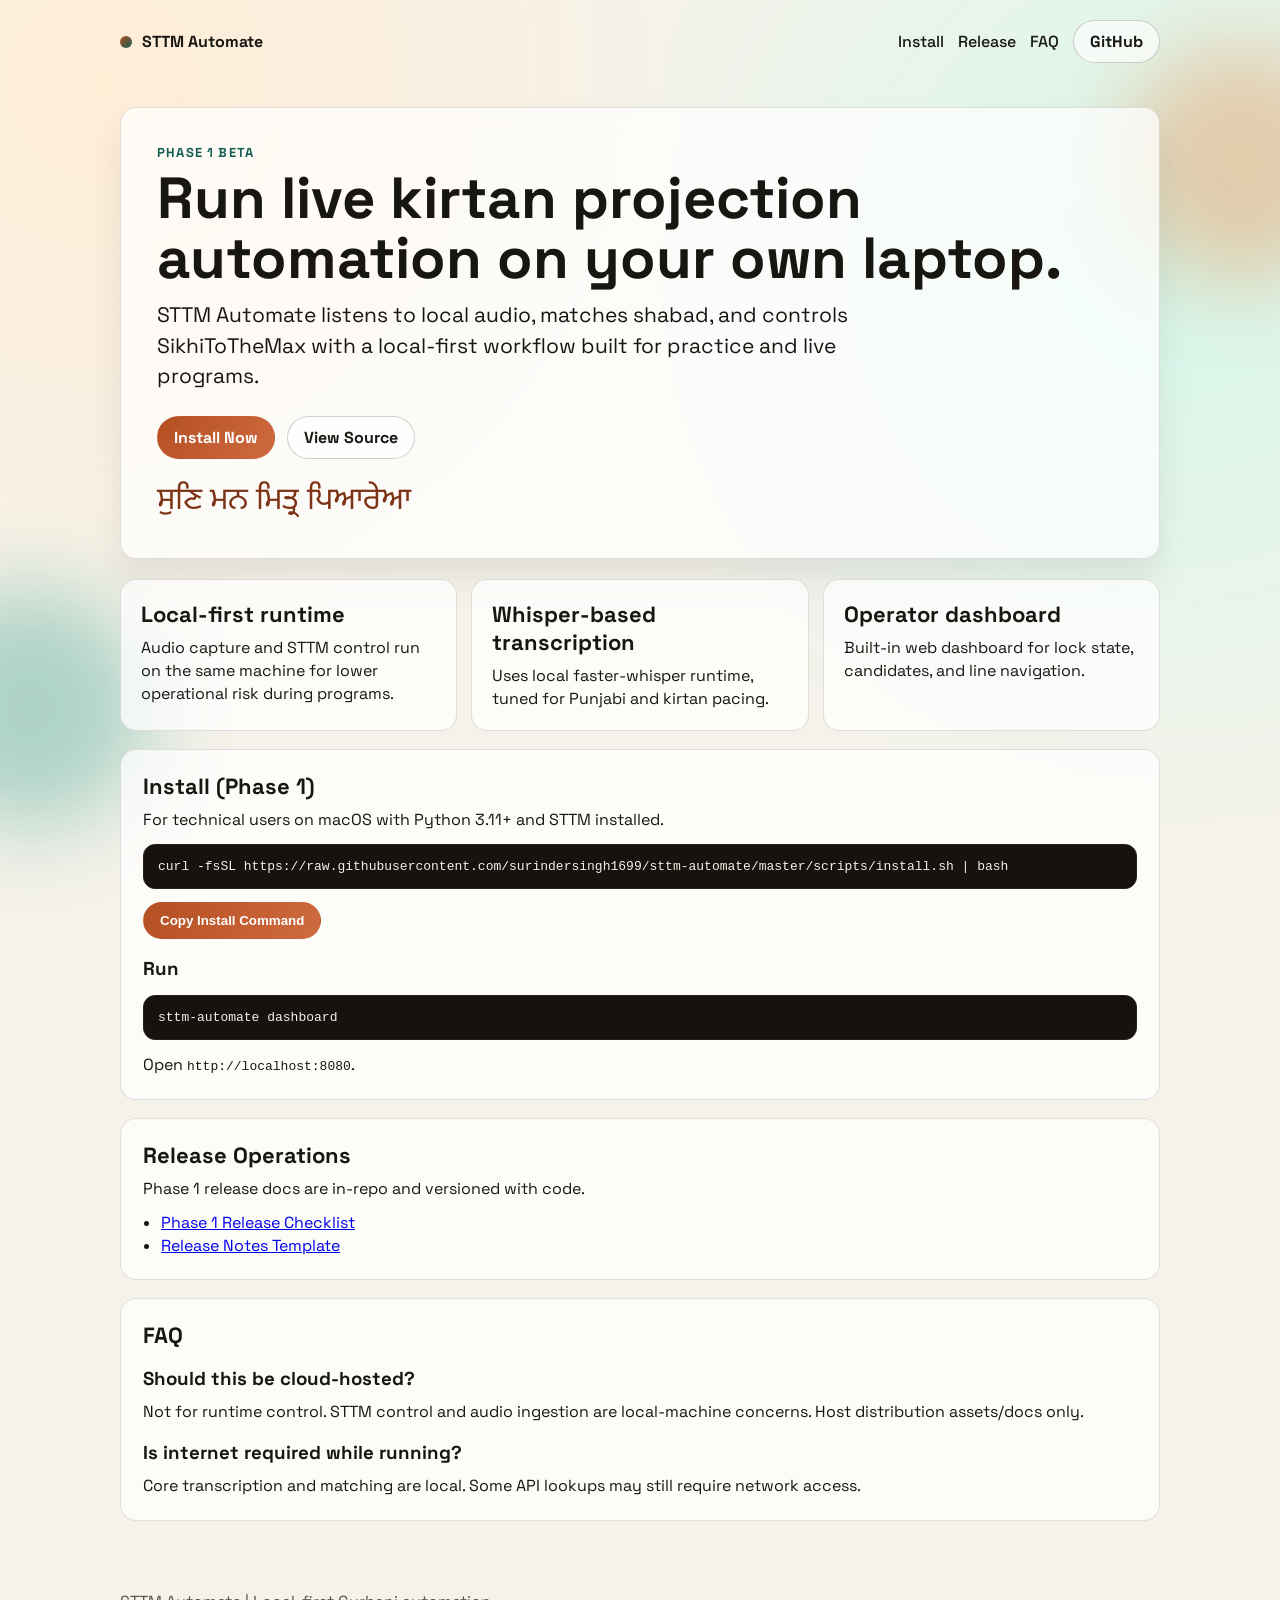
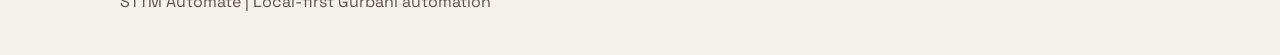
==== landing/index.html @ 02e0f860 "docs: add phase-1 release kit and vercel landing page" ====
<!doctype html>
<html lang="en">
<head>
  <meta charset="utf-8">
  <meta name="viewport" content="width=device-width, initial-scale=1">
  <title>STTM Automate | Local-First Gurbani Projection</title>
  <meta name="description" content="Local-first automation for SikhiToTheMax: detect live kirtan shabad and drive projection with minimal operator load.">
  <link rel="preconnect" href="https://fonts.googleapis.com">
  <link rel="preconnect" href="https://fonts.gstatic.com" crossorigin>
  <link href="https://fonts.googleapis.com/css2?family=Space+Grotesk:wght@400;500;700&family=Noto+Sans+Gurmukhi:wght@500;700&display=swap" rel="stylesheet">
  <link rel="stylesheet" href="./styles.css">
</head>
<body>
  <div class="bg-orb orb-a"></div>
  <div class="bg-orb orb-b"></div>

  <header class="topbar">
    <div class="brand">
      <span class="dot"></span>
      <strong>STTM Automate</strong>
    </div>
    <nav>
      <a href="#install">Install</a>
      <a href="#release">Release</a>
      <a href="#faq">FAQ</a>
      <a class="btn-link" href="https://github.com/surindersingh1699/sttm-automate" target="_blank" rel="noreferrer">GitHub</a>
    </nav>
  </header>

  <main>
    <section class="hero">
      <p class="eyebrow">Phase 1 Beta</p>
      <h1>Run live kirtan projection automation on your own laptop.</h1>
      <p class="lead">STTM Automate listens to local audio, matches shabad, and controls SikhiToTheMax with a local-first workflow built for practice and live programs.</p>
      <div class="hero-actions">
        <a class="btn btn-primary" href="#install">Install Now</a>
        <a class="btn btn-ghost" href="https://github.com/surindersingh1699/sttm-automate" target="_blank" rel="noreferrer">View Source</a>
      </div>
      <div class="gurmukhi">ਸੁਣਿ ਮਨ ਮਿਤ੍ਰ ਪਿਆਰੇਆ</div>
    </section>

    <section class="grid features">
      <article>
        <h2>Local-first runtime</h2>
        <p>Audio capture and STTM control run on the same machine for lower operational risk during programs.</p>
      </article>
      <article>
        <h2>Whisper-based transcription</h2>
        <p>Uses local faster-whisper runtime, tuned for Punjabi and kirtan pacing.</p>
      </article>
      <article>
        <h2>Operator dashboard</h2>
        <p>Built-in web dashboard for lock state, candidates, and line navigation.</p>
      </article>
    </section>

    <section id="install" class="panel">
      <h2>Install (Phase 1)</h2>
      <p>For technical users on macOS with Python 3.11+ and STTM installed.</p>
      <pre><code id="install-cmd">curl -fsSL https://raw.githubusercontent.com/surindersingh1699/sttm-automate/master/scripts/install.sh | bash</code></pre>
      <button id="copy-btn" class="btn btn-primary" type="button">Copy Install Command</button>
      <h3>Run</h3>
      <pre><code>sttm-automate dashboard</code></pre>
      <p>Open <code>http://localhost:8080</code>.</p>
    </section>

    <section id="release" class="panel">
      <h2>Release Operations</h2>
      <p>Phase 1 release docs are in-repo and versioned with code.</p>
      <ul>
        <li><a href="https://github.com/surindersingh1699/sttm-automate/blob/master/docs/phase-1-release-checklist.md" target="_blank" rel="noreferrer">Phase 1 Release Checklist</a></li>
        <li><a href="https://github.com/surindersingh1699/sttm-automate/blob/master/docs/phase-1-release-notes-template.md" target="_blank" rel="noreferrer">Release Notes Template</a></li>
      </ul>
    </section>

    <section id="faq" class="panel">
      <h2>FAQ</h2>
      <h3>Should this be cloud-hosted?</h3>
      <p>Not for runtime control. STTM control and audio ingestion are local-machine concerns. Host distribution assets/docs only.</p>
      <h3>Is internet required while running?</h3>
      <p>Core transcription and matching are local. Some API lookups may still require network access.</p>
    </section>
  </main>

  <footer>
    <p>STTM Automate | Local-first Gurbani automation</p>
  </footer>

  <script>
    const button = document.getElementById('copy-btn');
    const installCmd = document.getElementById('install-cmd').textContent;
    button.addEventListener('click', async () => {
      try {
        await navigator.clipboard.writeText(installCmd);
        button.textContent = 'Copied';
        setTimeout(() => button.textContent = 'Copy Install Command', 1500);
      } catch {
        button.textContent = 'Copy failed';
      }
    });
  </script>
</body>
</html>
---- landing/styles.css ----
:root {
  --bg: #f5f2ea;
  --ink: #181613;
  --accent: #b44f22;
  --accent-2: #145f52;
  --panel: rgba(255, 255, 255, 0.72);
  --panel-border: rgba(24, 22, 19, 0.12);
  --radius: 16px;
}

* {
  box-sizing: border-box;
}

html, body {
  margin: 0;
  padding: 0;
  background: radial-gradient(circle at 8% 5%, #ffedd6 0, rgba(255, 237, 214, 0) 30%),
              radial-gradient(circle at 92% 16%, #d6f7ea 0, rgba(214, 247, 234, 0) 32%),
              var(--bg);
  color: var(--ink);
  font-family: "Space Grotesk", "Avenir Next", sans-serif;
}

.bg-orb {
  position: fixed;
  z-index: 0;
  width: 240px;
  height: 240px;
  border-radius: 999px;
  filter: blur(42px);
  opacity: 0.35;
  pointer-events: none;
}

.orb-a {
  background: #ec7f3a;
  top: 5vh;
  right: -80px;
}

.orb-b {
  background: #2b9a88;
  bottom: 8vh;
  left: -90px;
}

.topbar,
main,
footer {
  position: relative;
  z-index: 1;
}

.topbar {
  max-width: 1080px;
  margin: 0 auto;
  padding: 20px;
  display: flex;
  justify-content: space-between;
  align-items: center;
}

.brand {
  display: flex;
  gap: 10px;
  align-items: center;
}

.dot {
  width: 12px;
  height: 12px;
  border-radius: 999px;
  background: linear-gradient(135deg, var(--accent), var(--accent-2));
}

nav {
  display: flex;
  gap: 14px;
  align-items: center;
}

nav a {
  text-decoration: none;
  color: var(--ink);
  font-weight: 500;
}

main {
  max-width: 1080px;
  margin: 0 auto;
  padding: 24px 20px 54px;
}

.hero {
  background: var(--panel);
  border: 1px solid var(--panel-border);
  border-radius: var(--radius);
  backdrop-filter: blur(10px);
  padding: 36px;
  box-shadow: 0 20px 35px rgba(0, 0, 0, 0.08);
  animation: rise 480ms ease-out;
}

.eyebrow {
  margin: 0;
  font-size: 13px;
  letter-spacing: 0.09em;
  text-transform: uppercase;
  color: var(--accent-2);
  font-weight: 700;
}

h1 {
  margin: 8px 0 12px;
  font-size: clamp(32px, 5vw, 58px);
  line-height: 1.03;
}

.lead {
  max-width: 780px;
  margin: 0;
  font-size: clamp(16px, 2.4vw, 21px);
  line-height: 1.45;
}

.hero-actions {
  margin-top: 24px;
  display: flex;
  gap: 12px;
  flex-wrap: wrap;
}

.gurmukhi {
  margin-top: 22px;
  font-family: "Noto Sans Gurmukhi", sans-serif;
  font-size: clamp(20px, 3vw, 31px);
  color: #7d3315;
}

.grid {
  margin-top: 20px;
  display: grid;
  gap: 14px;
  grid-template-columns: repeat(3, minmax(0, 1fr));
}

.features article,
.panel {
  border: 1px solid var(--panel-border);
  border-radius: var(--radius);
  background: var(--panel);
  backdrop-filter: blur(8px);
}

.features article {
  padding: 20px;
  animation: rise 520ms ease-out;
}

.features h2,
.panel h2 {
  margin: 0 0 8px;
  font-size: 22px;
}

.features p,
.panel p,
.panel li,
.panel h3 {
  margin: 0;
  line-height: 1.45;
}

.panel {
  margin-top: 18px;
  padding: 22px;
}

.panel h3 {
  margin-top: 16px;
  margin-bottom: 8px;
}

pre {
  overflow-x: auto;
  border-radius: 12px;
  background: #17120e;
  color: #f8efe6;
  border: 1px solid #2a211b;
  padding: 14px;
}

ul {
  margin: 10px 0 0;
  padding-left: 18px;
}

.btn,
.btn-link {
  display: inline-block;
  border-radius: 999px;
  padding: 10px 16px;
  font-weight: 700;
}

.btn {
  border: 1px solid transparent;
  text-decoration: none;
  cursor: pointer;
}

.btn-primary {
  background: linear-gradient(130deg, var(--accent), #cf6b40);
  color: #fff;
}

.btn-ghost,
.btn-link {
  border: 1px solid rgba(24, 22, 19, 0.2);
  background: rgba(255, 255, 255, 0.65);
  color: var(--ink);
}

footer {
  max-width: 1080px;
  margin: 0 auto;
  padding: 0 20px 28px;
  color: #5d5248;
}

@keyframes rise {
  from {
    opacity: 0;
    transform: translateY(10px);
  }
  to {
    opacity: 1;
    transform: translateY(0);
  }
}

@media (max-width: 900px) {
  .grid {
    grid-template-columns: 1fr;
  }

  .topbar {
    flex-direction: column;
    gap: 12px;
    align-items: flex-start;
  }

  nav {
    flex-wrap: wrap;
  }
}
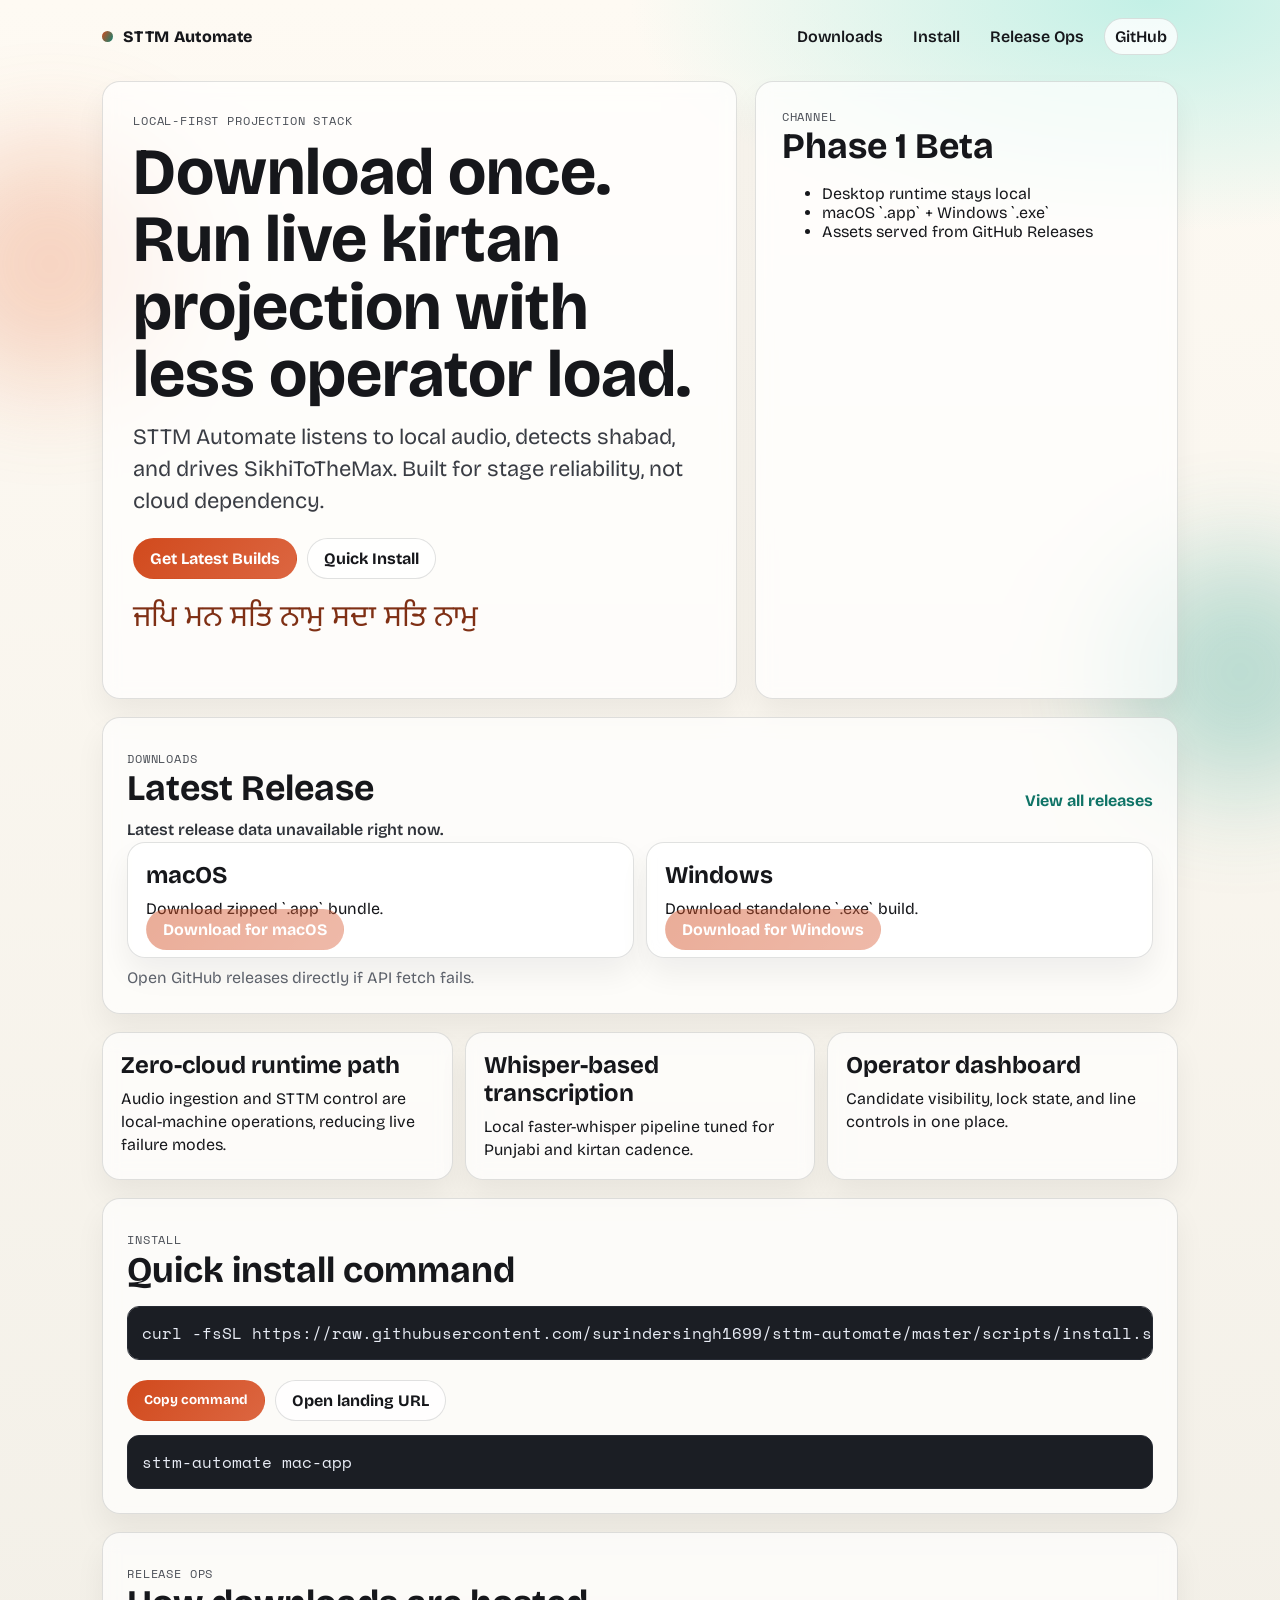
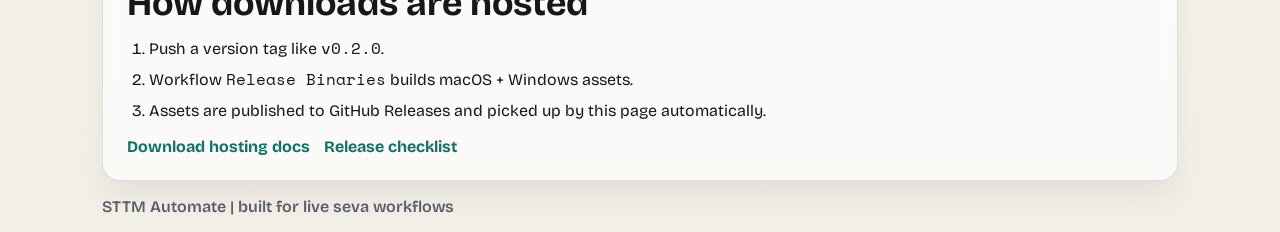
==== commit 5416328b: "feat: modernize landing page and add release download pipeline" ====
--- a/landing/index.html
+++ b/landing/index.html
@@ -3,101 +3,183 @@
 <head>
   <meta charset="utf-8">
   <meta name="viewport" content="width=device-width, initial-scale=1">
-  <title>STTM Automate | Local-First Gurbani Projection</title>
-  <meta name="description" content="Local-first automation for SikhiToTheMax: detect live kirtan shabad and drive projection with minimal operator load.">
+  <title>STTM Automate | Live Kirtan Projection Automation</title>
+  <meta name="description" content="Local-first STTM automation for live kirtan. Download desktop builds for macOS and Windows.">
   <link rel="preconnect" href="https://fonts.googleapis.com">
   <link rel="preconnect" href="https://fonts.gstatic.com" crossorigin>
-  <link href="https://fonts.googleapis.com/css2?family=Space+Grotesk:wght@400;500;700&family=Noto+Sans+Gurmukhi:wght@500;700&display=swap" rel="stylesheet">
+  <link href="https://fonts.googleapis.com/css2?family=Bricolage+Grotesque:wght@400;600;700;800&family=Space+Mono:wght@400;700&family=Noto+Sans+Gurmukhi:wght@500;700&display=swap" rel="stylesheet">
   <link rel="stylesheet" href="./styles.css">
 </head>
 <body>
-  <div class="bg-orb orb-a"></div>
-  <div class="bg-orb orb-b"></div>
+  <div class="noise"></div>
+  <div class="glow glow-a"></div>
+  <div class="glow glow-b"></div>
 
-  <header class="topbar">
-    <div class="brand">
-      <span class="dot"></span>
-      <strong>STTM Automate</strong>
-    </div>
+  <header class="topbar wrap">
+    <a class="brand" href="#top">
+      <span class="brand-dot"></span>
+      <span>STTM Automate</span>
+    </a>
     <nav>
+      <a href="#downloads">Downloads</a>
       <a href="#install">Install</a>
-      <a href="#release">Release</a>
-      <a href="#faq">FAQ</a>
-      <a class="btn-link" href="https://github.com/surindersingh1699/sttm-automate" target="_blank" rel="noreferrer">GitHub</a>
+      <a href="#ops">Release Ops</a>
+      <a class="chip" href="https://github.com/surindersingh1699/sttm-automate" target="_blank" rel="noreferrer">GitHub</a>
     </nav>
   </header>
 
-  <main>
+  <main id="top" class="wrap">
     <section class="hero">
-      <p class="eyebrow">Phase 1 Beta</p>
-      <h1>Run live kirtan projection automation on your own laptop.</h1>
-      <p class="lead">STTM Automate listens to local audio, matches shabad, and controls SikhiToTheMax with a local-first workflow built for practice and live programs.</p>
-      <div class="hero-actions">
-        <a class="btn btn-primary" href="#install">Install Now</a>
-        <a class="btn btn-ghost" href="https://github.com/surindersingh1699/sttm-automate" target="_blank" rel="noreferrer">View Source</a>
+      <div class="hero-left">
+        <p class="eyebrow">Local-First Projection Stack</p>
+        <h1>Download once. Run live kirtan projection with less operator load.</h1>
+        <p class="lead">STTM Automate listens to local audio, detects shabad, and drives SikhiToTheMax. Built for stage reliability, not cloud dependency.</p>
+        <div class="cta-row">
+          <a class="btn btn-solid" href="#downloads">Get Latest Builds</a>
+          <a class="btn btn-outline" href="#install">Quick Install</a>
+        </div>
+        <p class="gurmukhi">ਜਪਿ ਮਨ ਸਤਿ ਨਾਮੁ ਸਦਾ ਸਤਿ ਨਾਮੁ</p>
       </div>
-      <div class="gurmukhi">ਸੁਣਿ ਮਨ ਮਿਤ੍ਰ ਪਿਆਰੇਆ</div>
+      <div class="hero-right stat-card">
+        <p class="mono label">CHANNEL</p>
+        <h2>Phase 1 Beta</h2>
+        <ul>
+          <li>Desktop runtime stays local</li>
+          <li>macOS `.app` + Windows `.exe`</li>
+          <li>Assets served from GitHub Releases</li>
+        </ul>
+      </div>
     </section>
 
-    <section class="grid features">
-      <article>
-        <h2>Local-first runtime</h2>
-        <p>Audio capture and STTM control run on the same machine for lower operational risk during programs.</p>
+    <section id="downloads" class="panel downloads-panel reveal">
+      <div class="panel-head">
+        <div>
+          <p class="mono label">DOWNLOADS</p>
+          <h2>Latest Release</h2>
+        </div>
+        <a id="release-link" class="text-link" href="https://github.com/surindersingh1699/sttm-automate/releases" target="_blank" rel="noreferrer">View all releases</a>
+      </div>
+
+      <p id="release-meta" class="release-meta">Loading latest release data…</p>
+
+      <div class="download-grid">
+        <article class="download-card">
+          <h3>macOS</h3>
+          <p>Download zipped `.app` bundle.</p>
+          <a id="mac-download" class="btn btn-solid disabled" href="#" aria-disabled="true">Download for macOS</a>
+        </article>
+
+        <article class="download-card">
+          <h3>Windows</h3>
+          <p>Download standalone `.exe` build.</p>
+          <a id="win-download" class="btn btn-solid disabled" href="#" aria-disabled="true">Download for Windows</a>
+        </article>
+      </div>
+
+      <p id="release-fallback" class="muted">
+        If no release is published yet, create and push a tag like <code>v0.2.0</code>.
+      </p>
+    </section>
+
+    <section class="feature-grid reveal">
+      <article class="feature-card">
+        <h3>Zero-cloud runtime path</h3>
+        <p>Audio ingestion and STTM control are local-machine operations, reducing live failure modes.</p>
       </article>
-      <article>
-        <h2>Whisper-based transcription</h2>
-        <p>Uses local faster-whisper runtime, tuned for Punjabi and kirtan pacing.</p>
+      <article class="feature-card">
+        <h3>Whisper-based transcription</h3>
+        <p>Local faster-whisper pipeline tuned for Punjabi and kirtan cadence.</p>
       </article>
-      <article>
-        <h2>Operator dashboard</h2>
-        <p>Built-in web dashboard for lock state, candidates, and line navigation.</p>
+      <article class="feature-card">
+        <h3>Operator dashboard</h3>
+        <p>Candidate visibility, lock state, and line controls in one place.</p>
       </article>
     </section>
 
-    <section id="install" class="panel">
-      <h2>Install (Phase 1)</h2>
-      <p>For technical users on macOS with Python 3.11+ and STTM installed.</p>
+    <section id="install" class="panel reveal">
+      <p class="mono label">INSTALL</p>
+      <h2>Quick install command</h2>
       <pre><code id="install-cmd">curl -fsSL https://raw.githubusercontent.com/surindersingh1699/sttm-automate/master/scripts/install.sh | bash</code></pre>
-      <button id="copy-btn" class="btn btn-primary" type="button">Copy Install Command</button>
-      <h3>Run</h3>
-      <pre><code>sttm-automate dashboard</code></pre>
-      <p>Open <code>http://localhost:8080</code>.</p>
+      <div class="actions-row">
+        <button id="copy-btn" class="btn btn-solid" type="button">Copy command</button>
+        <a class="btn btn-outline" href="https://landing-mu-sandy.vercel.app" target="_blank" rel="noreferrer">Open landing URL</a>
+      </div>
+      <pre><code>sttm-automate mac-app</code></pre>
     </section>
 
-    <section id="release" class="panel">
-      <h2>Release Operations</h2>
-      <p>Phase 1 release docs are in-repo and versioned with code.</p>
-      <ul>
-        <li><a href="https://github.com/surindersingh1699/sttm-automate/blob/master/docs/phase-1-release-checklist.md" target="_blank" rel="noreferrer">Phase 1 Release Checklist</a></li>
-        <li><a href="https://github.com/surindersingh1699/sttm-automate/blob/master/docs/phase-1-release-notes-template.md" target="_blank" rel="noreferrer">Release Notes Template</a></li>
-      </ul>
-    </section>
-
-    <section id="faq" class="panel">
-      <h2>FAQ</h2>
-      <h3>Should this be cloud-hosted?</h3>
-      <p>Not for runtime control. STTM control and audio ingestion are local-machine concerns. Host distribution assets/docs only.</p>
-      <h3>Is internet required while running?</h3>
-      <p>Core transcription and matching are local. Some API lookups may still require network access.</p>
+    <section id="ops" class="panel reveal">
+      <p class="mono label">RELEASE OPS</p>
+      <h2>How downloads are hosted</h2>
+      <ol>
+        <li>Push a version tag like <code>v0.2.0</code>.</li>
+        <li>Workflow <code>Release Binaries</code> builds macOS + Windows assets.</li>
+        <li>Assets are published to GitHub Releases and picked up by this page automatically.</li>
+      </ol>
+      <div class="link-row">
+        <a class="text-link" href="https://github.com/surindersingh1699/sttm-automate/blob/master/docs/download-hosting.md" target="_blank" rel="noreferrer">Download hosting docs</a>
+        <a class="text-link" href="https://github.com/surindersingh1699/sttm-automate/blob/master/docs/phase-1-release-checklist.md" target="_blank" rel="noreferrer">Release checklist</a>
+      </div>
     </section>
   </main>
 
-  <footer>
-    <p>STTM Automate | Local-first Gurbani automation</p>
+  <footer class="wrap">
+    <p>STTM Automate | built for live seva workflows</p>
   </footer>
 
   <script>
     const button = document.getElementById('copy-btn');
     const installCmd = document.getElementById('install-cmd').textContent;
+    const macDownload = document.getElementById('mac-download');
+    const winDownload = document.getElementById('win-download');
+    const releaseMeta = document.getElementById('release-meta');
+    const releaseLink = document.getElementById('release-link');
+    const fallback = document.getElementById('release-fallback');
+
+    const owner = 'surindersingh1699';
+    const repo = 'sttm-automate';
+
+    function setDownload(anchor, url) {
+      anchor.href = url;
+      anchor.classList.remove('disabled');
+      anchor.removeAttribute('aria-disabled');
+    }
+
+    async function loadRelease() {
+      const api = `https://api.github.com/repos/${owner}/${repo}/releases/latest`;
+      try {
+        const res = await fetch(api, { headers: { Accept: 'application/vnd.github+json' } });
+        if (!res.ok) throw new Error(`GitHub API error ${res.status}`);
+        const data = await res.json();
+
+        const tag = data.tag_name || 'unknown';
+        releaseMeta.textContent = `Latest: ${tag}`;
+        releaseLink.href = data.html_url || releaseLink.href;
+
+        const assets = Array.isArray(data.assets) ? data.assets : [];
+        const mac = assets.find(a => /STTM-Automate-mac-.*\.zip$/i.test(a.name));
+        const win = assets.find(a => /STTM-Automate-windows-.*\.exe$/i.test(a.name));
+
+        if (mac) setDownload(macDownload, mac.browser_download_url);
+        if (win) setDownload(winDownload, win.browser_download_url);
+
+        if (mac || win) fallback.textContent = 'Downloads are fetched from the latest GitHub Release.';
+      } catch (err) {
+        releaseMeta.textContent = 'Latest release data unavailable right now.';
+        fallback.textContent = 'Open GitHub releases directly if API fetch fails.';
+      }
+    }
+
     button.addEventListener('click', async () => {
       try {
         await navigator.clipboard.writeText(installCmd);
         button.textContent = 'Copied';
-        setTimeout(() => button.textContent = 'Copy Install Command', 1500);
+        setTimeout(() => button.textContent = 'Copy command', 1400);
       } catch {
         button.textContent = 'Copy failed';
       }
     });
+
+    loadRelease();
   </script>
 </body>
 </html>
--- a/landing/styles.css
+++ b/landing/styles.css
@@ -1,11 +1,14 @@
 :root {
-  --bg: #f5f2ea;
-  --ink: #181613;
-  --accent: #b44f22;
-  --accent-2: #145f52;
-  --panel: rgba(255, 255, 255, 0.72);
-  --panel-border: rgba(24, 22, 19, 0.12);
-  --radius: 16px;
+  --ink: #16171b;
+  --ink-soft: #3a3d44;
+  --paper: #fbf7ef;
+  --panel: rgba(255, 255, 255, 0.68);
+  --line: rgba(22, 23, 27, 0.13);
+  --hot: #d14a1d;
+  --cold: #0d8474;
+  --mono: "Space Mono", monospace;
+  --display: "Bricolage Grotesque", "Avenir Next", sans-serif;
+  --gurmukhi: "Noto Sans Gurmukhi", sans-serif;
 }
 
 * {
@@ -14,225 +17,319 @@
 
 html, body {
   margin: 0;
-  padding: 0;
-  background: radial-gradient(circle at 8% 5%, #ffedd6 0, rgba(255, 237, 214, 0) 30%),
-              radial-gradient(circle at 92% 16%, #d6f7ea 0, rgba(214, 247, 234, 0) 32%),
-              var(--bg);
+  min-height: 100%;
+  background:
+    radial-gradient(1200px 500px at 10% -20%, #ffd9c0 0%, rgba(255, 217, 192, 0) 60%),
+    radial-gradient(900px 400px at 90% 0%, #c3f0e6 0%, rgba(195, 240, 230, 0) 58%),
+    linear-gradient(180deg, #fefaf3 0%, #f2efe7 100%);
   color: var(--ink);
-  font-family: "Space Grotesk", "Avenir Next", sans-serif;
-}
-
-.bg-orb {
+  font-family: var(--display);
+}
+
+.noise {
   position: fixed;
+  inset: 0;
+  pointer-events: none;
+  opacity: 0.12;
+  background-image: radial-gradient(#000 0.4px, transparent 0.4px);
+  background-size: 4px 4px;
   z-index: 0;
+}
+
+.glow {
+  position: fixed;
   width: 240px;
   height: 240px;
   border-radius: 999px;
-  filter: blur(42px);
-  opacity: 0.35;
+  filter: blur(55px);
+  opacity: 0.3;
   pointer-events: none;
-}
-
-.orb-a {
-  background: #ec7f3a;
-  top: 5vh;
+  z-index: 0;
+}
+
+.glow-a {
+  background: #ea7f52;
+  top: 16vh;
+  left: -70px;
+}
+
+.glow-b {
+  background: #2ca18f;
   right: -80px;
-}
-
-.orb-b {
-  background: #2b9a88;
-  bottom: 8vh;
-  left: -90px;
-}
-
-.topbar,
-main,
-footer {
+  bottom: 12vh;
+}
+
+.wrap {
+  max-width: 1120px;
+  margin: 0 auto;
+  padding: 0 22px;
   position: relative;
   z-index: 1;
 }
 
 .topbar {
-  max-width: 1080px;
-  margin: 0 auto;
-  padding: 20px;
   display: flex;
   justify-content: space-between;
   align-items: center;
+  padding-top: 18px;
+  padding-bottom: 12px;
 }
 
 .brand {
-  display: flex;
+  color: var(--ink);
+  text-decoration: none;
+  font-weight: 800;
+  letter-spacing: 0.02em;
+  display: inline-flex;
+  align-items: center;
   gap: 10px;
+}
+
+.brand-dot {
+  width: 11px;
+  height: 11px;
+  border-radius: 999px;
+  background: linear-gradient(120deg, var(--hot), var(--cold));
+}
+
+nav {
+  display: flex;
   align-items: center;
-}
-
-.dot {
-  width: 12px;
-  height: 12px;
-  border-radius: 999px;
-  background: linear-gradient(135deg, var(--accent), var(--accent-2));
-}
-
-nav {
-  display: flex;
-  gap: 14px;
-  align-items: center;
+  gap: 10px;
 }
 
 nav a {
   text-decoration: none;
   color: var(--ink);
-  font-weight: 500;
-}
-
-main {
-  max-width: 1080px;
-  margin: 0 auto;
-  padding: 24px 20px 54px;
+  font-weight: 600;
+  padding: 8px 10px;
+  border-radius: 999px;
+}
+
+nav a:hover {
+  background: rgba(255, 255, 255, 0.6);
+}
+
+.chip {
+  border: 1px solid var(--line);
+  background: rgba(255, 255, 255, 0.8);
 }
 
 .hero {
-  background: var(--panel);
-  border: 1px solid var(--panel-border);
-  border-radius: var(--radius);
-  backdrop-filter: blur(10px);
-  padding: 36px;
-  box-shadow: 0 20px 35px rgba(0, 0, 0, 0.08);
-  animation: rise 480ms ease-out;
-}
-
-.eyebrow {
-  margin: 0;
-  font-size: 13px;
-  letter-spacing: 0.09em;
-  text-transform: uppercase;
-  color: var(--accent-2);
-  font-weight: 700;
-}
-
-h1 {
-  margin: 8px 0 12px;
-  font-size: clamp(32px, 5vw, 58px);
-  line-height: 1.03;
-}
-
-.lead {
-  max-width: 780px;
-  margin: 0;
-  font-size: clamp(16px, 2.4vw, 21px);
-  line-height: 1.45;
-}
-
-.hero-actions {
-  margin-top: 24px;
-  display: flex;
-  gap: 12px;
-  flex-wrap: wrap;
-}
-
-.gurmukhi {
-  margin-top: 22px;
-  font-family: "Noto Sans Gurmukhi", sans-serif;
-  font-size: clamp(20px, 3vw, 31px);
-  color: #7d3315;
-}
-
-.grid {
-  margin-top: 20px;
+  margin-top: 14px;
   display: grid;
-  gap: 14px;
-  grid-template-columns: repeat(3, minmax(0, 1fr));
-}
-
-.features article,
-.panel {
-  border: 1px solid var(--panel-border);
-  border-radius: var(--radius);
+  grid-template-columns: 1.2fr 0.8fr;
+  gap: 18px;
+}
+
+.hero-left,
+.stat-card,
+.panel,
+.feature-card,
+.download-card {
+  border: 1px solid var(--line);
   background: var(--panel);
   backdrop-filter: blur(8px);
-}
-
-.features article {
-  padding: 20px;
-  animation: rise 520ms ease-out;
-}
-
-.features h2,
-.panel h2 {
-  margin: 0 0 8px;
-  font-size: 22px;
-}
-
-.features p,
-.panel p,
-.panel li,
-.panel h3 {
-  margin: 0;
+  border-radius: 18px;
+  box-shadow: 0 16px 30px rgba(0, 0, 0, 0.06);
+}
+
+.hero-left {
+  padding: 30px;
+  animation: rise 560ms ease-out;
+}
+
+.stat-card {
+  padding: 26px;
+  animation: rise 740ms ease-out;
+}
+
+.eyebrow,
+.label {
+  margin: 0;
+  font-family: var(--mono);
+  letter-spacing: 0.07em;
+  font-size: 12px;
+  text-transform: uppercase;
+  color: #4b4f57;
+}
+
+h1 {
+  margin: 10px 0 14px;
+  font-size: clamp(34px, 5.5vw, 66px);
+  line-height: 1.02;
+}
+
+h2 {
+  margin: 0;
+  font-size: clamp(24px, 3vw, 36px);
+}
+
+.lead {
+  margin: 0;
+  max-width: 760px;
+  font-size: clamp(17px, 2.3vw, 22px);
   line-height: 1.45;
+  color: var(--ink-soft);
+}
+
+.gurmukhi {
+  margin-top: 20px;
+  font-family: var(--gurmukhi);
+  font-size: clamp(20px, 2.8vw, 30px);
+  color: #7f2f14;
+}
+
+.cta-row,
+.actions-row {
+  display: flex;
+  gap: 10px;
+  flex-wrap: wrap;
+  margin-top: 20px;
+}
+
+.btn {
+  border: 1px solid transparent;
+  border-radius: 999px;
+  text-decoration: none;
+  font-weight: 700;
+  font-family: var(--display);
+  padding: 10px 16px;
+  cursor: pointer;
+}
+
+.btn-solid {
+  color: #fff;
+  background: linear-gradient(130deg, var(--hot), #dc6641);
+}
+
+.btn-outline {
+  color: var(--ink);
+  border-color: var(--line);
+  background: rgba(255, 255, 255, 0.75);
+}
+
+.btn.disabled {
+  opacity: 0.45;
+  pointer-events: none;
+}
+
+.mono {
+  font-family: var(--mono);
+}
+
+.text-link {
+  color: #0f7366;
+  text-decoration: none;
+  font-weight: 700;
+}
+
+.text-link:hover {
+  text-decoration: underline;
 }
 
 .panel {
   margin-top: 18px;
-  padding: 22px;
-}
-
-.panel h3 {
-  margin-top: 16px;
-  margin-bottom: 8px;
+  padding: 24px;
+  animation: rise 800ms ease-out;
+}
+
+.panel-head {
+  display: flex;
+  justify-content: space-between;
+  align-items: flex-end;
+  gap: 12px;
+}
+
+.release-meta {
+  margin: 14px 0;
+  color: #2f333a;
+  font-weight: 600;
+}
+
+.download-grid {
+  display: grid;
+  grid-template-columns: repeat(2, minmax(0, 1fr));
+  gap: 12px;
+}
+
+.download-card {
+  padding: 18px;
+}
+
+.download-card h3,
+.feature-card h3 {
+  margin: 0;
+  font-size: 24px;
+}
+
+.download-card p,
+.feature-card p,
+.panel p,
+.panel li {
+  margin: 8px 0 0;
+  line-height: 1.45;
+}
+
+.feature-grid {
+  margin-top: 18px;
+  display: grid;
+  grid-template-columns: repeat(3, minmax(0, 1fr));
+  gap: 12px;
+}
+
+.feature-card {
+  padding: 18px;
+  animation: rise 1s ease-out;
+}
+
+ol {
+  margin: 12px 0 0;
+  padding-left: 22px;
+}
+
+.link-row {
+  margin-top: 14px;
+  display: flex;
+  gap: 14px;
+  flex-wrap: wrap;
+}
+
+.muted {
+  margin-top: 12px;
+  color: #5f646d;
 }
 
 pre {
+  margin: 14px 0 0;
   overflow-x: auto;
+  border: 1px solid #262a33;
+  background: #1b1e24;
+  color: #e9edf6;
   border-radius: 12px;
-  background: #17120e;
-  color: #f8efe6;
-  border: 1px solid #2a211b;
   padding: 14px;
 }
 
-ul {
-  margin: 10px 0 0;
-  padding-left: 18px;
-}
-
-.btn,
-.btn-link {
-  display: inline-block;
-  border-radius: 999px;
-  padding: 10px 16px;
-  font-weight: 700;
-}
-
-.btn {
-  border: 1px solid transparent;
-  text-decoration: none;
-  cursor: pointer;
-}
-
-.btn-primary {
-  background: linear-gradient(130deg, var(--accent), #cf6b40);
-  color: #fff;
-}
-
-.btn-ghost,
-.btn-link {
-  border: 1px solid rgba(24, 22, 19, 0.2);
-  background: rgba(255, 255, 255, 0.65);
-  color: var(--ink);
+code {
+  font-family: var(--mono);
 }
 
 footer {
-  max-width: 1080px;
-  margin: 0 auto;
-  padding: 0 20px 28px;
-  color: #5d5248;
+  margin-top: 24px;
+  padding-top: 10px;
+  padding-bottom: 28px;
+  color: #585e68;
+  font-weight: 600;
+}
+
+.reveal {
+  animation: rise 720ms ease-out;
 }
 
 @keyframes rise {
   from {
     opacity: 0;
-    transform: translateY(10px);
+    transform: translateY(14px);
   }
   to {
     opacity: 1;
@@ -240,18 +337,32 @@
   }
 }
 
-@media (max-width: 900px) {
-  .grid {
+@media (max-width: 1000px) {
+  .hero {
     grid-template-columns: 1fr;
   }
 
+  .feature-grid {
+    grid-template-columns: 1fr;
+  }
+
+  .download-grid {
+    grid-template-columns: 1fr;
+  }
+}
+
+@media (max-width: 760px) {
   .topbar {
     flex-direction: column;
-    gap: 12px;
     align-items: flex-start;
+    gap: 10px;
   }
 
   nav {
     flex-wrap: wrap;
   }
-}
+
+  h1 {
+    font-size: clamp(32px, 11vw, 46px);
+  }
+}
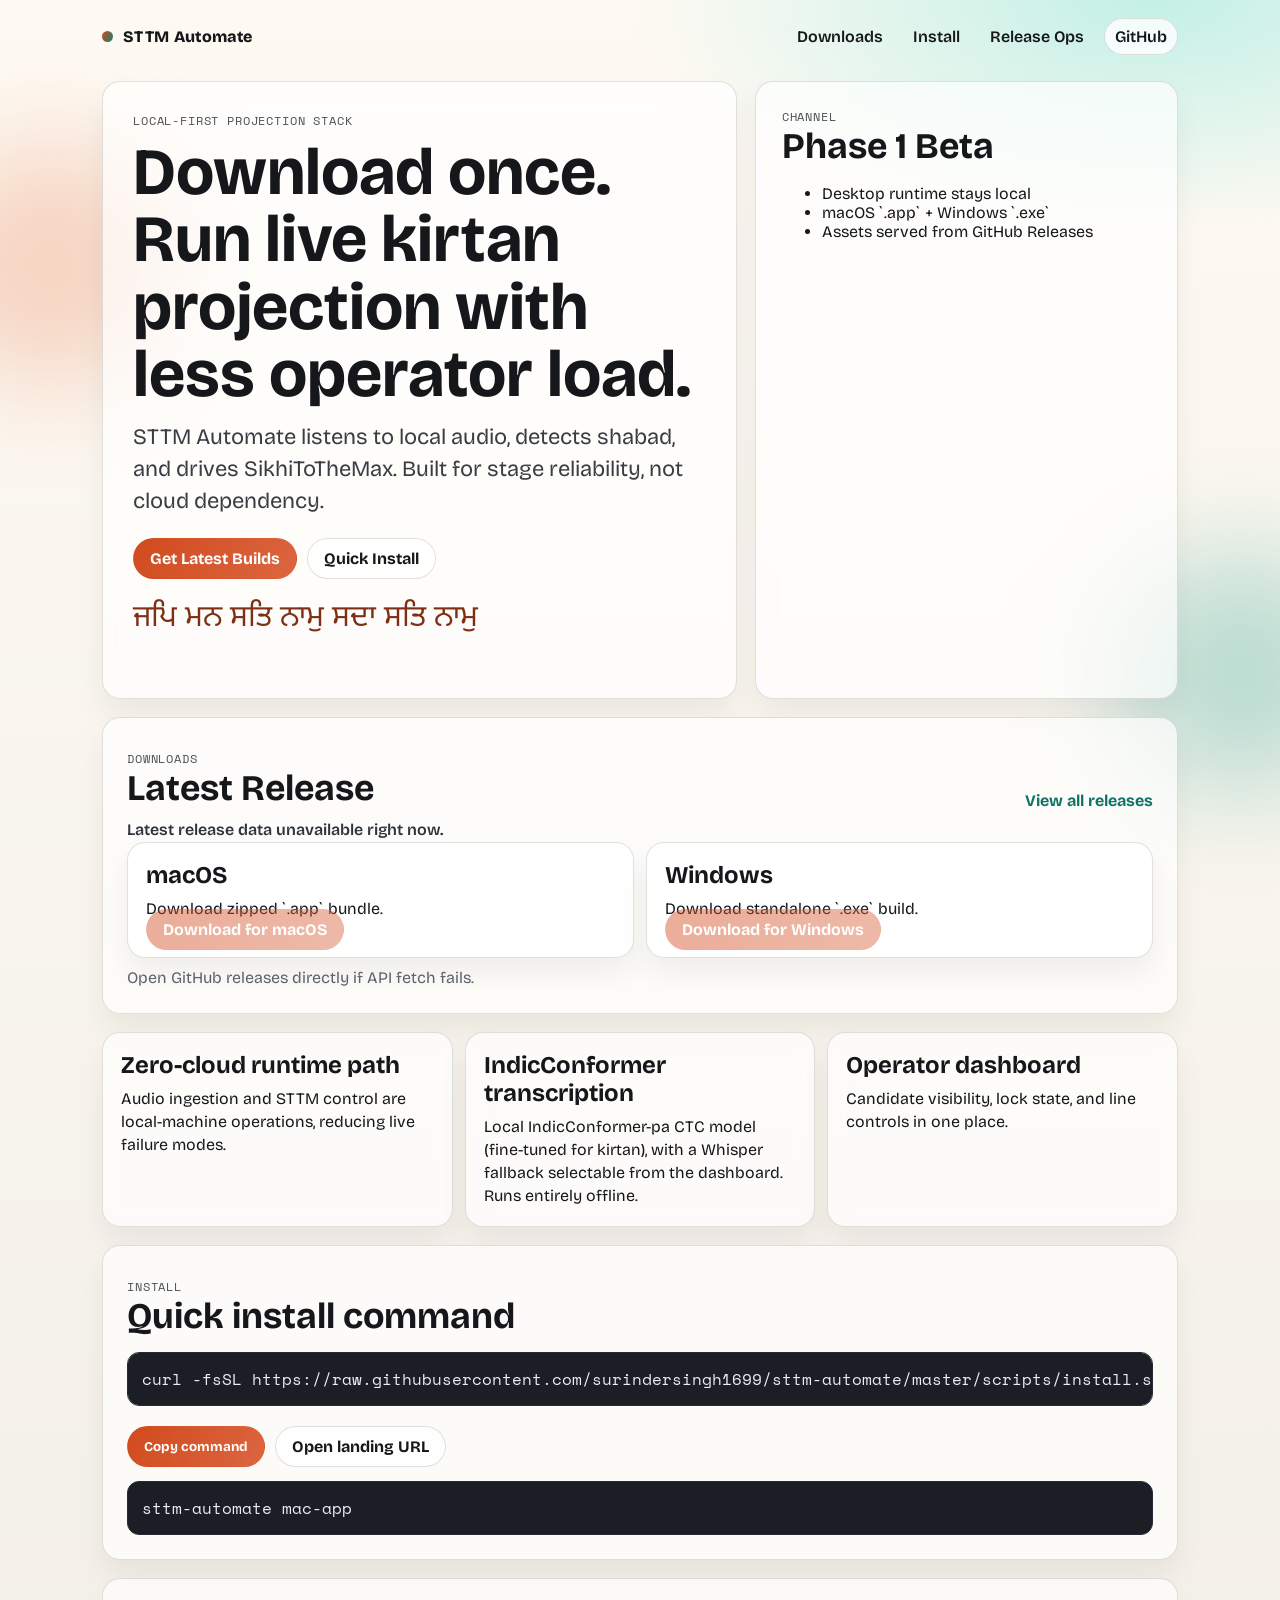
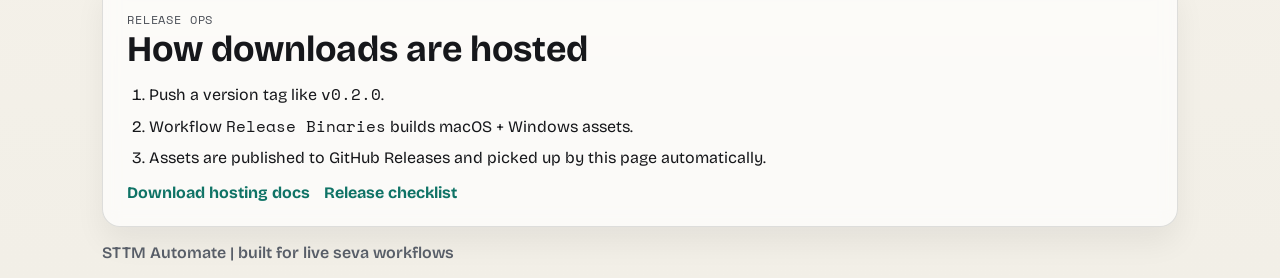
==== commit 210a7f16: "docs: reflect IndicConformer default + document KenLM LM pair integration CLAUDE.md was still framed" ====
--- a/landing/index.html
+++ b/landing/index.html
@@ -87,8 +87,8 @@
         <p>Audio ingestion and STTM control are local-machine operations, reducing live failure modes.</p>
       </article>
       <article class="feature-card">
-        <h3>Whisper-based transcription</h3>
-        <p>Local faster-whisper pipeline tuned for Punjabi and kirtan cadence.</p>
+        <h3>IndicConformer transcription</h3>
+        <p>Local IndicConformer-pa CTC model (fine-tuned for kirtan), with a Whisper fallback selectable from the dashboard. Runs entirely offline.</p>
       </article>
       <article class="feature-card">
         <h3>Operator dashboard</h3>
